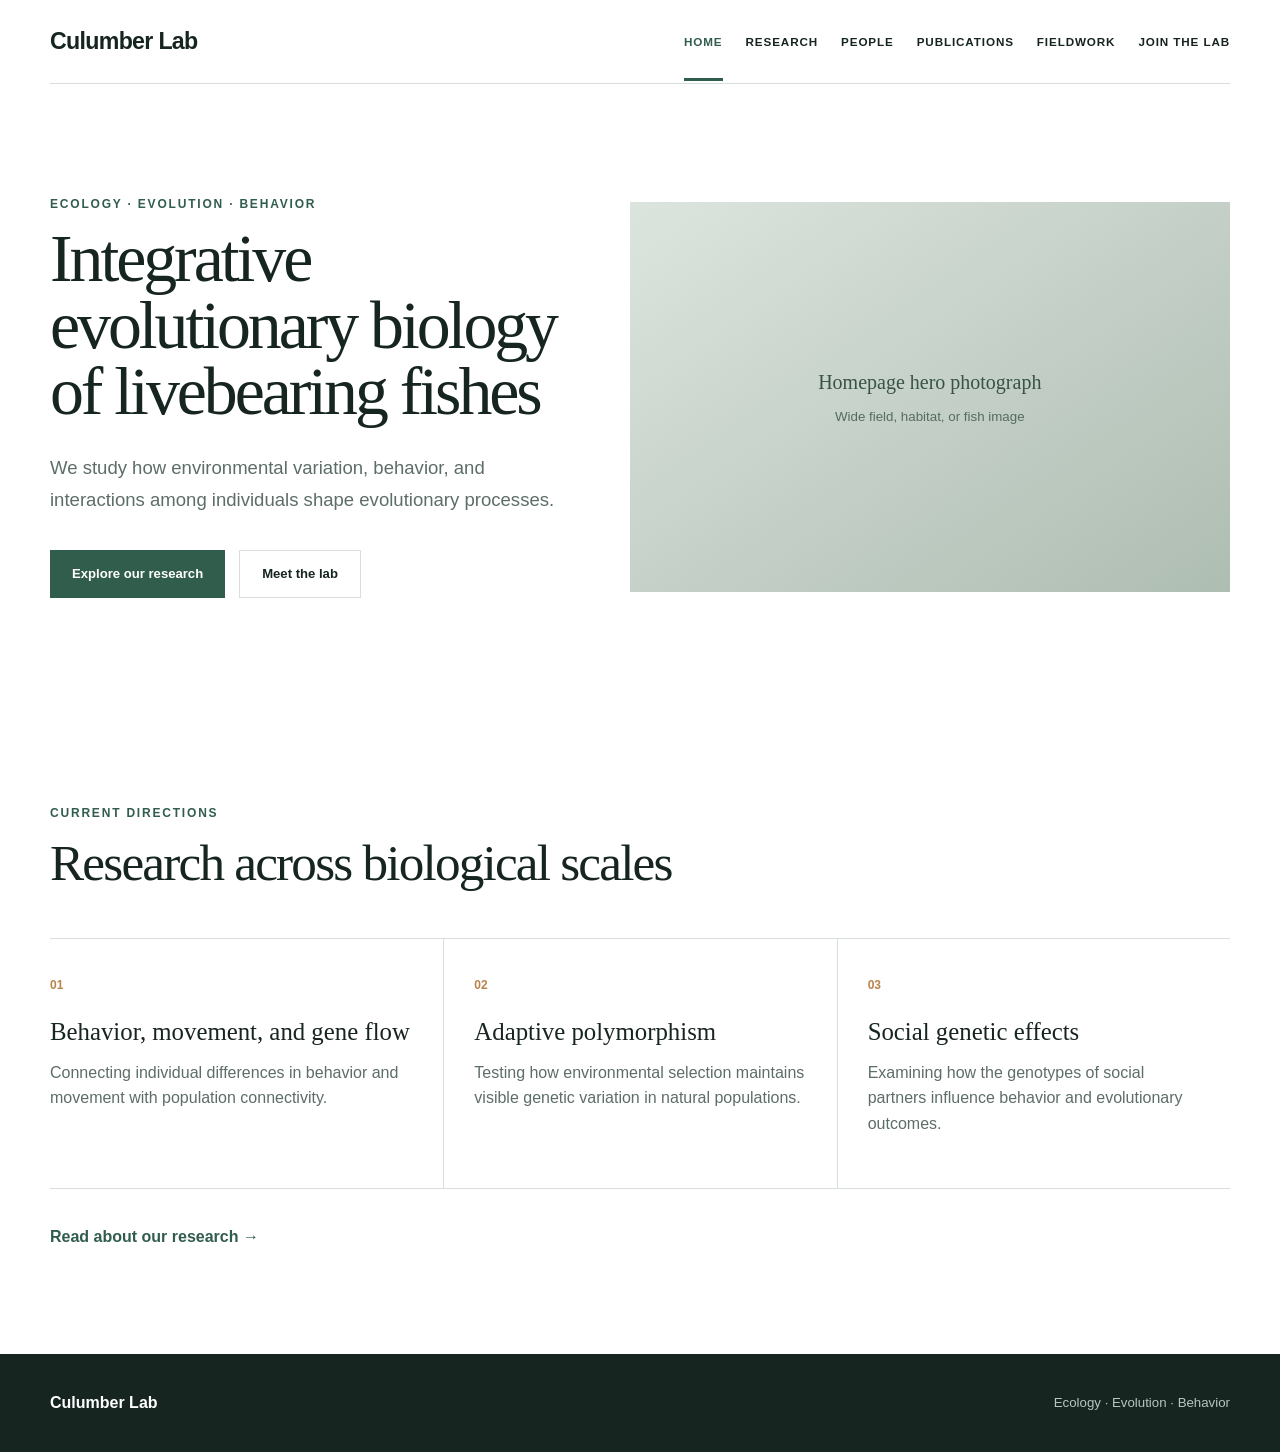
==== index.html @ a6ec21a8 "Initial Culumber Lab website" ====
<!doctype html><html lang="en"><head><meta charset="utf-8"><meta name="viewport" content="width=device-width,initial-scale=1"><meta name="description" content="The Culumber Lab studies ecology, evolution, and behavior in livebearing fishes."><title>Culumber Lab | Evolutionary Biology</title><link rel="stylesheet" href="style.css"></head><body>
<header class="site-header"><div class="shell header-inner"><a class="wordmark" href="index.html">Culumber Lab</a><button class="nav-toggle" aria-expanded="false" aria-label="Open navigation">Menu</button><nav class="site-nav"><a aria-current="page" href="index.html">Home</a><a href="research.html">Research</a><a href="people.html">People</a><a href="publications.html">Publications</a><a href="fieldwork.html">Fieldwork</a><a href="join.html">Join the Lab</a></nav></div></header>
<main><section class="hero shell"><div><p class="eyebrow">Ecology · Evolution · Behavior</p><h1>Integrative evolutionary biology of livebearing fishes</h1><p class="lede">We study how environmental variation, behavior, and interactions among individuals shape evolutionary processes.</p><div class="actions"><a class="button primary" href="research.html">Explore our research</a><a class="button secondary" href="people.html">Meet the lab</a></div></div><div class="photo-placeholder"><span>Homepage hero photograph</span><small>Wide field, habitat, or fish image</small></div></section>
<section class="shell focus-section"><div class="section-heading"><p class="section-label">Current directions</p><h2>Research across biological scales</h2></div><div class="focus-grid"><article><span>01</span><h3>Behavior, movement, and gene flow</h3><p>Connecting individual differences in behavior and movement with population connectivity.</p></article><article><span>02</span><h3>Adaptive polymorphism</h3><p>Testing how environmental selection maintains visible genetic variation in natural populations.</p></article><article><span>03</span><h3>Social genetic effects</h3><p>Examining how the genotypes of social partners influence behavior and evolutionary outcomes.</p></article></div><a class="text-link" href="research.html">Read about our research →</a></section></main>
<footer><div class="shell"><strong>Culumber Lab</strong><span>Ecology · Evolution · Behavior</span></div></footer><script src="site.js"></script></body></html>
---- style.css ----
:root{--ink:#172521;--muted:#5d6d67;--paper:#f6f4ee;--white:#fff;--green:#315d4d;--green-dark:#24473b;--line:#d8ded9;--accent:#b9834c;--max:1180px}*{box-sizing:border-box}html{scroll-behavior:smooth}body{margin:0;background:var(--white);color:var(--ink);font-family:Arial,Helvetica,sans-serif;line-height:1.6}a{color:inherit;text-decoration:none}img{display:block;max-width:100%}.shell{width:min(var(--max),calc(100% - 48px));margin-inline:auto}.site-header{position:relative;z-index:10;background:#fff}.header-inner{min-height:84px;display:flex;align-items:center;justify-content:space-between;border-bottom:1px solid var(--line)}.wordmark{font-size:1.45rem;font-weight:750;letter-spacing:-.03em}.nav-toggle{display:none;background:none;border:1px solid var(--line);padding:8px 11px;font:inherit}.site-nav{display:flex;align-items:center;gap:23px;font-size:.73rem;font-weight:700;text-transform:uppercase;letter-spacing:.075em}.site-nav a{padding:31px 0 26px;border-bottom:3px solid transparent;white-space:nowrap}.site-nav a:hover,.site-nav a[aria-current=page]{color:var(--green);border-color:var(--green)}.hero{min-height:625px;display:grid;grid-template-columns:.92fr 1.08fr;gap:68px;align-items:center;padding-block:68px}.eyebrow,.section-label{color:var(--green);font-size:.75rem;font-weight:800;text-transform:uppercase;letter-spacing:.15em}h1,h2,h3,p{margin-top:0}h1,h2,h3{font-family:Georgia,'Times New Roman',serif;font-weight:500}.hero h1,.page-hero h1{max-width:780px;margin-bottom:26px;font-size:clamp(3.1rem,5.3vw,5.3rem);line-height:.98;letter-spacing:-.045em}.lede{max-width:760px;color:var(--muted);font-size:1.16rem;line-height:1.72}.actions{display:flex;flex-wrap:wrap;gap:14px;margin-top:34px}.button{display:inline-flex;align-items:center;justify-content:center;min-height:48px;padding:0 22px;font-size:.82rem;font-weight:750}.button.primary{background:var(--green);color:#fff}.button.primary:hover{background:var(--green-dark)}.button.secondary{border:1px solid var(--line)}.photo-placeholder{min-height:390px;background:linear-gradient(145deg,#dce4de,#aebdb2);color:#385248;display:flex;flex-direction:column;align-items:center;justify-content:center;gap:8px;text-align:center}.photo-placeholder span{font-family:Georgia,serif;font-size:1.25rem}.photo-placeholder small{color:#556b61}.focus-section{padding-block:95px 105px}.section-heading{max-width:700px;margin-bottom:48px}.section-heading h2,.group-title h2{font-size:clamp(2.2rem,4vw,3.8rem);line-height:1.08;letter-spacing:-.035em}.focus-grid{display:grid;grid-template-columns:repeat(3,1fr);border-top:1px solid var(--line)}.focus-grid article{padding:32px 30px 35px 0;border-bottom:1px solid var(--line)}.focus-grid article+article{padding-left:30px;border-left:1px solid var(--line)}.focus-grid span{color:var(--accent);font-size:.75rem;font-weight:bold}.focus-grid h3{margin:20px 0 13px;font-size:1.55rem;line-height:1.2}.focus-grid p,.body-copy{color:var(--muted)}.text-link{display:inline-block;margin-top:35px;color:var(--green);font-weight:750}.page-hero{padding:90px 0 70px;background:var(--paper)}.page-hero h1{margin-bottom:30px}.page-hero .lede{max-width:960px}.group-title{padding-top:82px;text-align:center}.research-section{padding-block:88px}.research-section.alt{background:var(--paper)}.research-layout{display:grid;grid-template-columns:minmax(0,1.1fr) minmax(320px,.75fr);gap:85px;align-items:start}.research-layout.reverse .research-copy{order:2}.research-layout.reverse .photo-placeholder{order:1}.research-copy h2{margin-bottom:22px;font-size:clamp(2.05rem,3.4vw,3.15rem);line-height:1.1;letter-spacing:-.03em}.research-copy p{color:var(--muted);font-size:1.02rem;line-height:1.75}.publication-note{margin-top:27px;padding-top:20px;border-top:1px solid var(--line);color:var(--green);font-size:.78rem;font-weight:750;text-transform:uppercase;letter-spacing:.08em}.people-grid{display:grid;grid-template-columns:repeat(2,minmax(0,1fr));gap:40px}.content-section{padding-block:90px}.content-section.alt{background:var(--paper)}.person-card{background:#fff;border:1px solid var(--line)}.person-card .photo-placeholder{min-height:300px}.person-card img{width:100%;height:380px;object-fit:cover;object-position:center 32%}.card-copy{padding:28px 30px 32px}.card-copy h2,.card-copy h3{margin-bottom:8px;font-size:1.8rem}.role{color:var(--green);font-size:.76rem;font-weight:800;text-transform:uppercase;letter-spacing:.1em}.card-copy p:last-child{margin-bottom:0;color:var(--muted)}.pi-layout{display:grid;grid-template-columns:minmax(300px,.7fr) minmax(0,1.3fr);gap:70px;align-items:center}.pi-layout h2{font-size:clamp(2.2rem,4vw,3.5rem);margin-bottom:8px}.email-link{color:var(--green);font-weight:750;border-bottom:1px solid var(--green)}.alumni-list{display:grid;grid-template-columns:repeat(2,1fr);gap:0 36px;margin:25px 0 0;padding:0;list-style:none;border-top:1px solid var(--line)}.alumni-list li{padding:17px 0;border-bottom:1px solid var(--line);font-family:Georgia,serif;font-size:1.2rem}.publications{max-width:960px}.pub-list{margin:0;padding:0;list-style:none;counter-reset:pub 36}.pub-list li{counter-increment:pub -1;display:grid;grid-template-columns:44px 1fr;gap:16px;padding:21px 0;border-bottom:1px solid var(--line);color:var(--muted)}.pub-list li:before{content:counter(pub) ".";color:var(--accent);font-weight:800}.pub-list em{color:var(--ink)}.gallery-grid{display:grid;grid-template-columns:repeat(3,1fr);gap:22px}.gallery-card .photo-placeholder{min-height:260px}.gallery-card h2{font-size:1.3rem;margin:14px 0 4px}.gallery-card p{color:var(--muted);font-size:.92rem}.join-layout{display:grid;grid-template-columns:1fr 1fr;gap:55px}.join-layout article{padding-top:25px;border-top:2px solid var(--green)}.join-layout h2{font-size:2rem}.notice{margin-top:42px;padding:28px;background:var(--paper);border-left:4px solid var(--accent)}footer{padding:36px 0;background:var(--ink);color:#fff}footer .shell{display:flex;justify-content:space-between;gap:20px;align-items:center}footer span{color:#b8c5c0;font-size:.83rem}
@media(max-width:980px){.site-nav{gap:14px}.hero,.research-layout,.pi-layout{grid-template-columns:1fr;gap:42px}.research-layout.reverse .research-copy,.research-layout.reverse .photo-placeholder{order:unset}.hero{min-height:0}.gallery-grid{grid-template-columns:repeat(2,1fr)}}
@media(max-width:760px){.shell{width:min(var(--max),calc(100% - 30px))}.header-inner{min-height:72px;flex-wrap:wrap}.nav-toggle{display:block}.site-nav{display:none;width:100%;flex-direction:column;align-items:flex-start;gap:0;padding:8px 0 18px}.site-nav.open{display:flex}.site-nav a{width:100%;padding:10px 0;border-bottom:1px solid var(--line)}.hero{padding-block:48px}.hero h1,.page-hero h1{font-size:3.15rem}.focus-grid,.people-grid,.gallery-grid,.join-layout{grid-template-columns:1fr}.focus-grid article+article{padding-left:0;border-left:0}.page-hero{padding:65px 0 52px}.content-section,.research-section{padding-block:65px}.alumni-list{grid-template-columns:1fr}.pub-list li{grid-template-columns:34px 1fr;gap:8px}footer .shell{align-items:flex-start;flex-direction:column}}
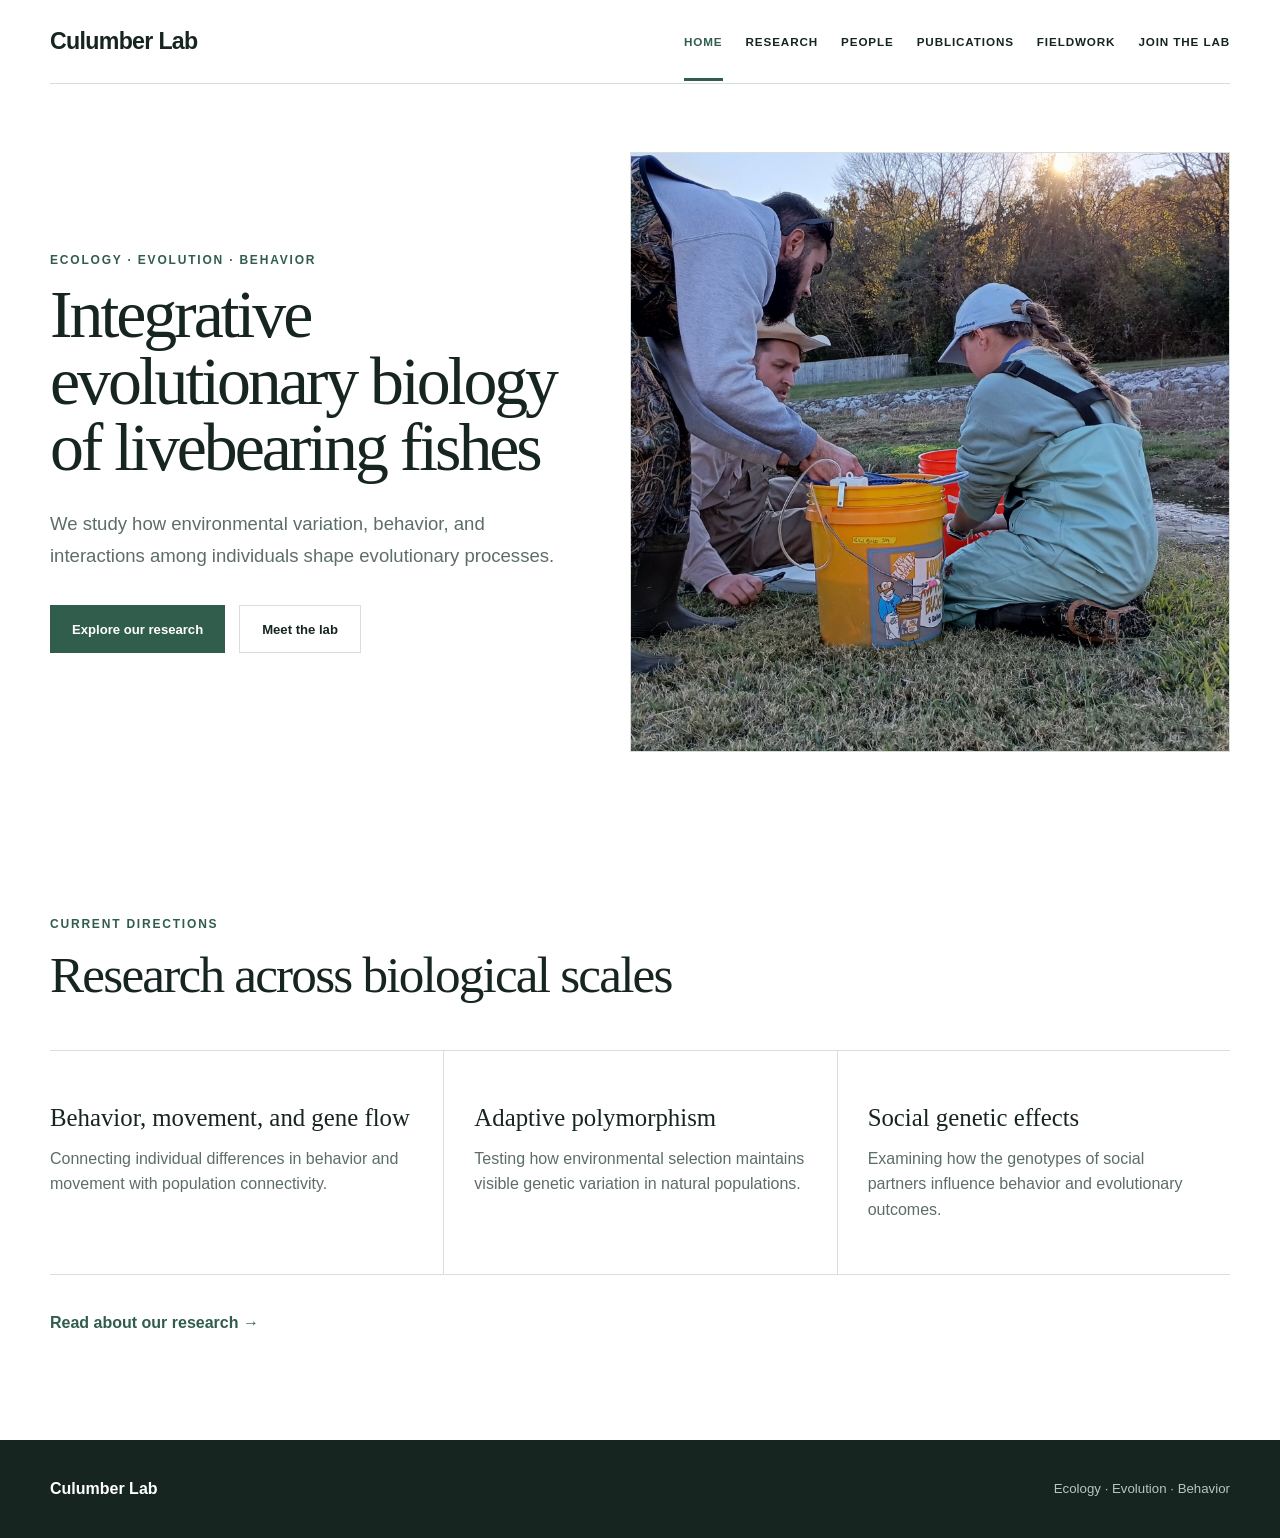
==== commit ef115bd0: "Homepage PI update" ====
--- a/index.html
+++ b/index.html
@@ -1,5 +1,5 @@
-<!doctype html><html lang="en"><head><meta charset="utf-8"><meta name="viewport" content="width=device-width,initial-scale=1"><meta name="description" content="The Culumber Lab studies ecology, evolution, and behavior in livebearing fishes."><title>Culumber Lab | Evolutionary Biology</title><link rel="stylesheet" href="style.css"></head><body>
+<!doctype html><html lang="en"><head><meta charset="utf-8"><meta name="viewport" content="width=device-width,initial-scale=1"><meta name="description" content="The Culumber Lab studies ecology, evolution, and behavior in livebearing fishes."><title>Culumber Lab | Evolutionary Biology</title><link rel="stylesheet" href="style.css?v=3"></head><body>
 <header class="site-header"><div class="shell header-inner"><a class="wordmark" href="index.html">Culumber Lab</a><button class="nav-toggle" aria-expanded="false" aria-label="Open navigation">Menu</button><nav class="site-nav"><a aria-current="page" href="index.html">Home</a><a href="research.html">Research</a><a href="people.html">People</a><a href="publications.html">Publications</a><a href="fieldwork.html">Fieldwork</a><a href="join.html">Join the Lab</a></nav></div></header>
-<main><section class="hero shell"><div><p class="eyebrow">Ecology · Evolution · Behavior</p><h1>Integrative evolutionary biology of livebearing fishes</h1><p class="lede">We study how environmental variation, behavior, and interactions among individuals shape evolutionary processes.</p><div class="actions"><a class="button primary" href="research.html">Explore our research</a><a class="button secondary" href="people.html">Meet the lab</a></div></div><div class="photo-placeholder"><span>Homepage hero photograph</span><small>Wide field, habitat, or fish image</small></div></section>
-<section class="shell focus-section"><div class="section-heading"><p class="section-label">Current directions</p><h2>Research across biological scales</h2></div><div class="focus-grid"><article><span>01</span><h3>Behavior, movement, and gene flow</h3><p>Connecting individual differences in behavior and movement with population connectivity.</p></article><article><span>02</span><h3>Adaptive polymorphism</h3><p>Testing how environmental selection maintains visible genetic variation in natural populations.</p></article><article><span>03</span><h3>Social genetic effects</h3><p>Examining how the genotypes of social partners influence behavior and evolutionary outcomes.</p></article></div><a class="text-link" href="research.html">Read about our research →</a></section></main>
+<main><section class="hero shell"><div><p class="eyebrow">Ecology · Evolution · Behavior</p><h1>Integrative evolutionary biology of livebearing fishes</h1><p class="lede">We study how environmental variation, behavior, and interactions among individuals shape evolutionary processes.</p><div class="actions"><a class="button primary" href="research.html">Explore our research</a><a class="button secondary" href="people.html">Meet the lab</a></div></div><img class="hero-image" src="homepage-fieldwork.jpg" alt="Culumber Lab members processing fish during fieldwork"></section>
+<section class="shell focus-section"><div class="section-heading"><p class="section-label">Current directions</p><h2>Research across biological scales</h2></div><div class="focus-grid"><article><h3>Behavior, movement, and gene flow</h3><p>Connecting individual differences in behavior and movement with population connectivity.</p></article><article><h3>Adaptive polymorphism</h3><p>Testing how environmental selection maintains visible genetic variation in natural populations.</p></article><article><h3>Social genetic effects</h3><p>Examining how the genotypes of social partners influence behavior and evolutionary outcomes.</p></article></div><a class="text-link" href="research.html">Read about our research →</a></section></main>
 <footer><div class="shell"><strong>Culumber Lab</strong><span>Ecology · Evolution · Behavior</span></div></footer><script src="site.js"></script></body></html>
--- a/style.css
+++ b/style.css
@@ -1,3 +1,14 @@
 :root{--ink:#172521;--muted:#5d6d67;--paper:#f6f4ee;--white:#fff;--green:#315d4d;--green-dark:#24473b;--line:#d8ded9;--accent:#b9834c;--max:1180px}*{box-sizing:border-box}html{scroll-behavior:smooth}body{margin:0;background:var(--white);color:var(--ink);font-family:Arial,Helvetica,sans-serif;line-height:1.6}a{color:inherit;text-decoration:none}img{display:block;max-width:100%}.shell{width:min(var(--max),calc(100% - 48px));margin-inline:auto}.site-header{position:relative;z-index:10;background:#fff}.header-inner{min-height:84px;display:flex;align-items:center;justify-content:space-between;border-bottom:1px solid var(--line)}.wordmark{font-size:1.45rem;font-weight:750;letter-spacing:-.03em}.nav-toggle{display:none;background:none;border:1px solid var(--line);padding:8px 11px;font:inherit}.site-nav{display:flex;align-items:center;gap:23px;font-size:.73rem;font-weight:700;text-transform:uppercase;letter-spacing:.075em}.site-nav a{padding:31px 0 26px;border-bottom:3px solid transparent;white-space:nowrap}.site-nav a:hover,.site-nav a[aria-current=page]{color:var(--green);border-color:var(--green)}.hero{min-height:625px;display:grid;grid-template-columns:.92fr 1.08fr;gap:68px;align-items:center;padding-block:68px}.eyebrow,.section-label{color:var(--green);font-size:.75rem;font-weight:800;text-transform:uppercase;letter-spacing:.15em}h1,h2,h3,p{margin-top:0}h1,h2,h3{font-family:Georgia,'Times New Roman',serif;font-weight:500}.hero h1,.page-hero h1{max-width:780px;margin-bottom:26px;font-size:clamp(3.1rem,5.3vw,5.3rem);line-height:.98;letter-spacing:-.045em}.lede{max-width:760px;color:var(--muted);font-size:1.16rem;line-height:1.72}.actions{display:flex;flex-wrap:wrap;gap:14px;margin-top:34px}.button{display:inline-flex;align-items:center;justify-content:center;min-height:48px;padding:0 22px;font-size:.82rem;font-weight:750}.button.primary{background:var(--green);color:#fff}.button.primary:hover{background:var(--green-dark)}.button.secondary{border:1px solid var(--line)}.photo-placeholder{min-height:390px;background:linear-gradient(145deg,#dce4de,#aebdb2);color:#385248;display:flex;flex-direction:column;align-items:center;justify-content:center;gap:8px;text-align:center}.photo-placeholder span{font-family:Georgia,serif;font-size:1.25rem}.photo-placeholder small{color:#556b61}.focus-section{padding-block:95px 105px}.section-heading{max-width:700px;margin-bottom:48px}.section-heading h2,.group-title h2{font-size:clamp(2.2rem,4vw,3.8rem);line-height:1.08;letter-spacing:-.035em}.focus-grid{display:grid;grid-template-columns:repeat(3,1fr);border-top:1px solid var(--line)}.focus-grid article{padding:32px 30px 35px 0;border-bottom:1px solid var(--line)}.focus-grid article+article{padding-left:30px;border-left:1px solid var(--line)}.focus-grid span{color:var(--accent);font-size:.75rem;font-weight:bold}.focus-grid h3{margin:20px 0 13px;font-size:1.55rem;line-height:1.2}.focus-grid p,.body-copy{color:var(--muted)}.text-link{display:inline-block;margin-top:35px;color:var(--green);font-weight:750}.page-hero{padding:90px 0 70px;background:var(--paper)}.page-hero h1{margin-bottom:30px}.page-hero .lede{max-width:960px}.group-title{padding-top:82px;text-align:center}.research-section{padding-block:88px}.research-section.alt{background:var(--paper)}.research-layout{display:grid;grid-template-columns:minmax(0,1.1fr) minmax(320px,.75fr);gap:85px;align-items:start}.research-layout.reverse .research-copy{order:2}.research-layout.reverse .photo-placeholder{order:1}.research-copy h2{margin-bottom:22px;font-size:clamp(2.05rem,3.4vw,3.15rem);line-height:1.1;letter-spacing:-.03em}.research-copy p{color:var(--muted);font-size:1.02rem;line-height:1.75}.publication-note{margin-top:27px;padding-top:20px;border-top:1px solid var(--line);color:var(--green);font-size:.78rem;font-weight:750;text-transform:uppercase;letter-spacing:.08em}.people-grid{display:grid;grid-template-columns:repeat(2,minmax(0,1fr));gap:40px}.content-section{padding-block:90px}.content-section.alt{background:var(--paper)}.person-card{background:#fff;border:1px solid var(--line)}.person-card .photo-placeholder{min-height:300px}.person-card img{width:100%;height:380px;object-fit:cover;object-position:center 32%}.card-copy{padding:28px 30px 32px}.card-copy h2,.card-copy h3{margin-bottom:8px;font-size:1.8rem}.role{color:var(--green);font-size:.76rem;font-weight:800;text-transform:uppercase;letter-spacing:.1em}.card-copy p:last-child{margin-bottom:0;color:var(--muted)}.pi-layout{display:grid;grid-template-columns:minmax(300px,.7fr) minmax(0,1.3fr);gap:70px;align-items:center}.pi-layout h2{font-size:clamp(2.2rem,4vw,3.5rem);margin-bottom:8px}.email-link{color:var(--green);font-weight:750;border-bottom:1px solid var(--green)}.alumni-list{display:grid;grid-template-columns:repeat(2,1fr);gap:0 36px;margin:25px 0 0;padding:0;list-style:none;border-top:1px solid var(--line)}.alumni-list li{padding:17px 0;border-bottom:1px solid var(--line);font-family:Georgia,serif;font-size:1.2rem}.publications{max-width:960px}.pub-list{margin:0;padding:0;list-style:none;counter-reset:pub 36}.pub-list li{counter-increment:pub -1;display:grid;grid-template-columns:44px 1fr;gap:16px;padding:21px 0;border-bottom:1px solid var(--line);color:var(--muted)}.pub-list li:before{content:counter(pub) ".";color:var(--accent);font-weight:800}.pub-list em{color:var(--ink)}.gallery-grid{display:grid;grid-template-columns:repeat(3,1fr);gap:22px}.gallery-card .photo-placeholder{min-height:260px}.gallery-card h2{font-size:1.3rem;margin:14px 0 4px}.gallery-card p{color:var(--muted);font-size:.92rem}.join-layout{display:grid;grid-template-columns:1fr 1fr;gap:55px}.join-layout article{padding-top:25px;border-top:2px solid var(--green)}.join-layout h2{font-size:2rem}.notice{margin-top:42px;padding:28px;background:var(--paper);border-left:4px solid var(--accent)}footer{padding:36px 0;background:var(--ink);color:#fff}footer .shell{display:flex;justify-content:space-between;gap:20px;align-items:center}footer span{color:#b8c5c0;font-size:.83rem}
 @media(max-width:980px){.site-nav{gap:14px}.hero,.research-layout,.pi-layout{grid-template-columns:1fr;gap:42px}.research-layout.reverse .research-copy,.research-layout.reverse .photo-placeholder{order:unset}.hero{min-height:0}.gallery-grid{grid-template-columns:repeat(2,1fr)}}
 @media(max-width:760px){.shell{width:min(var(--max),calc(100% - 30px))}.header-inner{min-height:72px;flex-wrap:wrap}.nav-toggle{display:block}.site-nav{display:none;width:100%;flex-direction:column;align-items:flex-start;gap:0;padding:8px 0 18px}.site-nav.open{display:flex}.site-nav a{width:100%;padding:10px 0;border-bottom:1px solid var(--line)}.hero{padding-block:48px}.hero h1,.page-hero h1{font-size:3.15rem}.focus-grid,.people-grid,.gallery-grid,.join-layout{grid-template-columns:1fr}.focus-grid article+article{padding-left:0;border-left:0}.page-hero{padding:65px 0 52px}.content-section,.research-section{padding-block:65px}.alumni-list{grid-template-columns:1fr}.pub-list li{grid-template-columns:34px 1fr;gap:8px}footer .shell{align-items:flex-start;flex-direction:column}}
+.person-card>img{width:100%;height:420px;object-fit:cover}.person-card>img.makailyn{object-position:center top}.person-card>img.luka{object-position:center 32%}.person-card>img.delilah{height:380px;object-position:center 32%}.alumni-grid{display:grid;grid-template-columns:repeat(4,minmax(0,1fr));gap:24px;margin-top:30px}.alumni-card{margin:0}.alumni-card img{width:100%;aspect-ratio:1;object-fit:cover;border:1px solid var(--line)}.alumni-card img.katherine{object-position:center 24%}.alumni-card img.josh{object-position:center 30%}.alumni-card img.katie{object-position:center 23%}.alumni-card img.jen{object-position:center 34%}.alumni-card figcaption{padding-top:11px;font-family:Georgia,serif;font-size:1.08rem}.research-image{width:100%;min-height:360px;object-fit:contain;background:#eef1ee;border:1px solid var(--line)}
+@media(max-width:980px){.alumni-grid{grid-template-columns:repeat(2,1fr)}.research-layout.reverse .research-image{order:unset}}
+.pub-list li{position:relative;display:block;grid-template-columns:none;counter-increment:pub -1;padding:22px 0 22px 62px;color:var(--muted);font-size:1rem;line-height:1.7}.pub-list li:before{position:absolute;top:22px;left:0;width:44px}.pub-list strong,.pub-list em{color:var(--ink)}
+@media(max-width:760px){.pub-list li{display:block;grid-template-columns:none;padding-left:48px}.pub-list li:before{width:34px}}
+
+.behavior-sequence-section{padding-top:80px}.research-sequence-copy{max-width:900px}.behavior-media-grid{display:grid;grid-template-columns:repeat(2,minmax(0,1fr));gap:26px;margin-top:42px}.behavior-figure{margin:0;background:var(--paper);border:1px solid var(--line);overflow:hidden}.behavior-figure a{display:block;background:#eef1ee}.behavior-figure img{display:block;width:100%;height:auto}.behavior-figure .behavior-photo,.behavior-figure .behavior-map{aspect-ratio:4/3}.behavior-figure .behavior-photo{object-fit:cover;object-position:center}.behavior-figure .behavior-map{object-fit:contain}.behavior-ancestry{grid-column:1/-1}.behavior-ancestry img{width:100%;height:auto}.behavior-figure figcaption{display:grid;gap:4px;padding:18px 20px 20px}.behavior-figure figcaption strong{color:var(--ink);font-family:Georgia,serif;font-size:1.1rem;font-weight:500}.behavior-figure figcaption span{color:var(--muted);font-size:.9rem;line-height:1.55}.behavior-publications{margin-top:34px}@media(max-width:760px){.behavior-media-grid{grid-template-columns:1fr;gap:20px}.behavior-ancestry{grid-column:auto}.behavior-figure .behavior-photo,.behavior-figure .behavior-map{aspect-ratio:auto}.behavior-sequence-section{padding-top:60px}}
+
+
+.research-viewer{align-self:start;min-width:0;background:var(--paper);border:1px solid var(--line);overflow:hidden}.viewer-stage{position:relative;display:block;width:100%;aspect-ratio:4/3;background:#e9eeea;overflow:hidden}.viewer-image{position:absolute;inset:0;display:block;width:100%;height:100%;object-fit:contain}.viewer-image.cover{object-fit:cover}.viewer-caption{display:grid;gap:4px;min-height:104px;padding:17px 19px 18px}.viewer-title{font-family:Georgia,serif;font-size:1.12rem;font-weight:500}.viewer-description{color:var(--muted);font-size:.88rem;line-height:1.5}.viewer-tabs{display:grid;grid-template-columns:repeat(3,1fr);border-top:1px solid var(--line)}.viewer-tab{min-width:0;padding:13px 7px;border:0;border-right:1px solid var(--line);background:#fff;color:var(--muted);font:700 .7rem Arial,Helvetica,sans-serif;letter-spacing:.06em;text-transform:uppercase;cursor:pointer}.viewer-tab:last-child{border-right:0}.viewer-tab:hover,.viewer-tab:focus-visible{background:#edf2ef;color:var(--green)}.viewer-tab.active{background:var(--green);color:#fff}.viewer-noscript{margin:0;padding:12px 18px;border-top:1px solid var(--line);font-size:.85rem}@media(max-width:930px){.research-viewer{width:min(100%,620px)}}@media(max-width:650px){.viewer-caption{min-height:0}.viewer-tab{padding:12px 4px;font-size:.63rem}}
+
+.hero-image{width:100%;aspect-ratio:1/1;object-fit:cover;object-position:center;border:1px solid var(--line)}.pi-photo{width:100%;aspect-ratio:4/3;object-fit:cover;object-position:center 38%;border:1px solid var(--line)}
